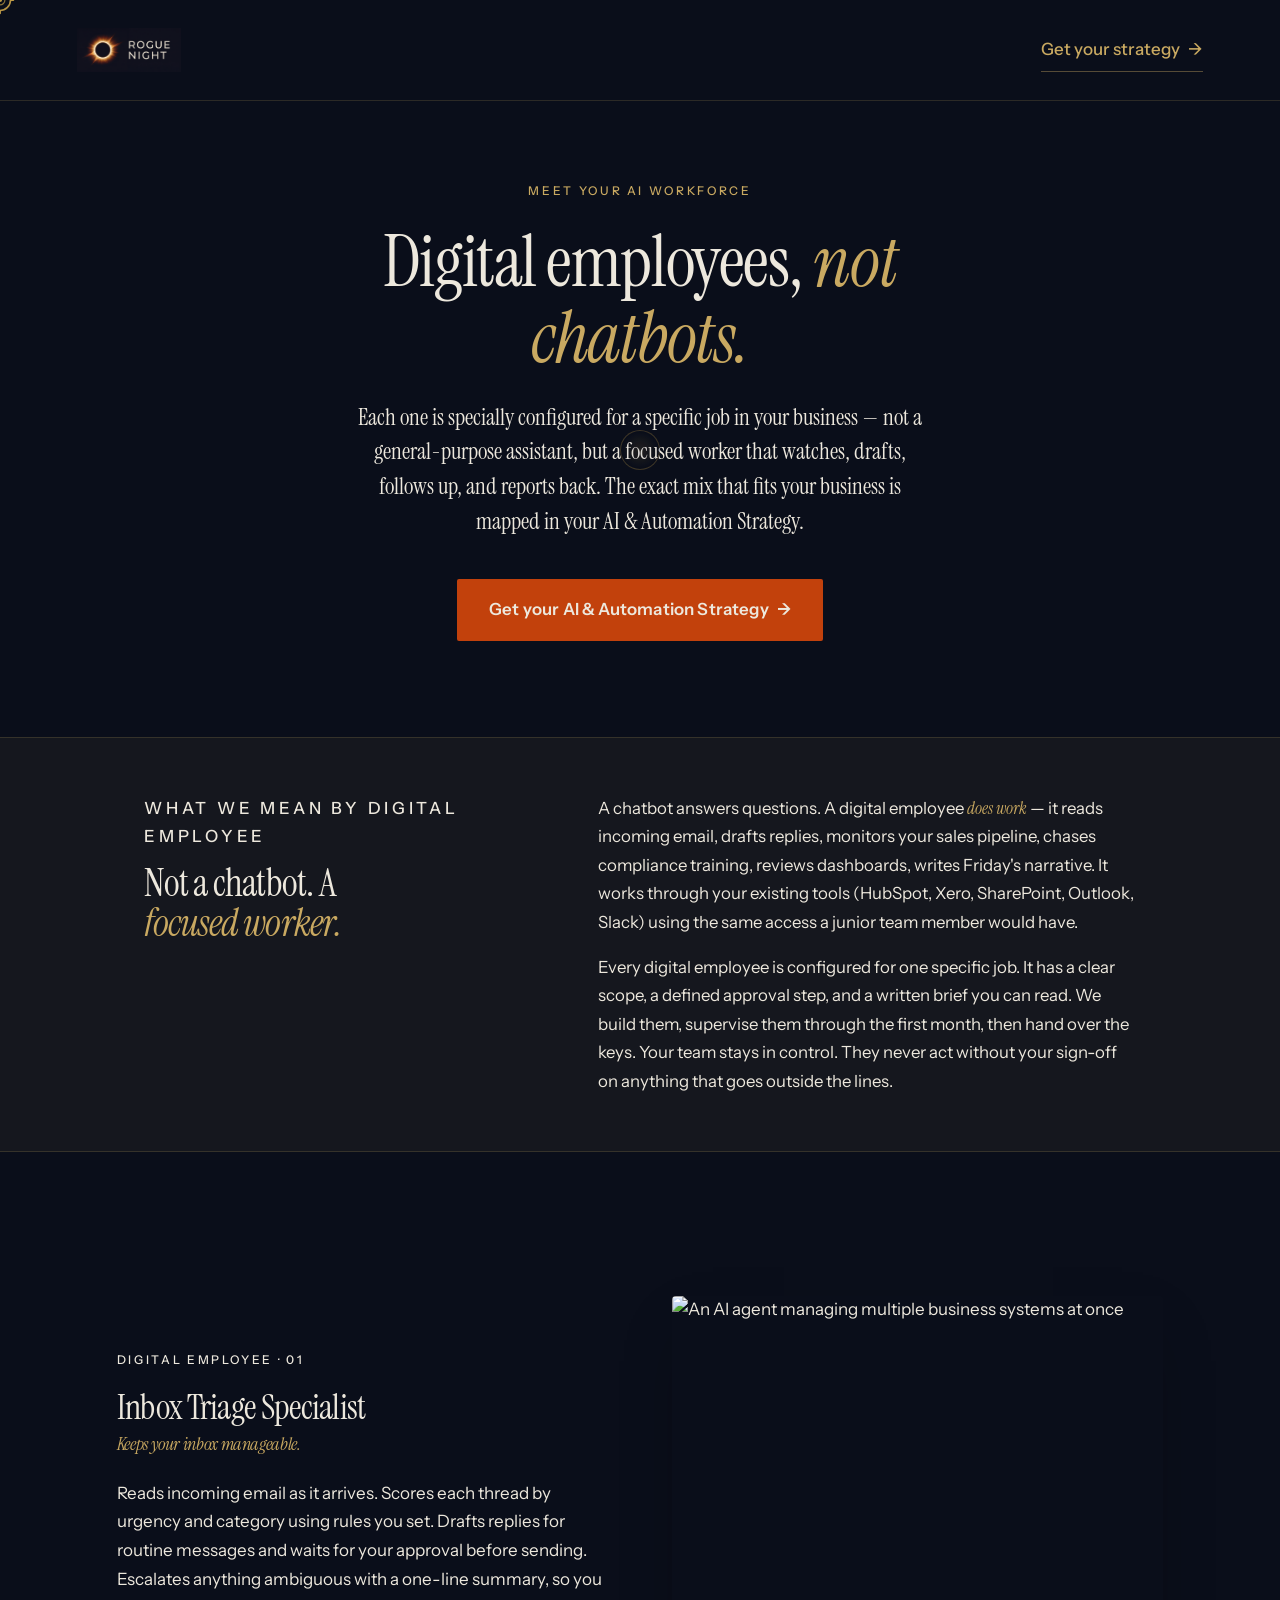
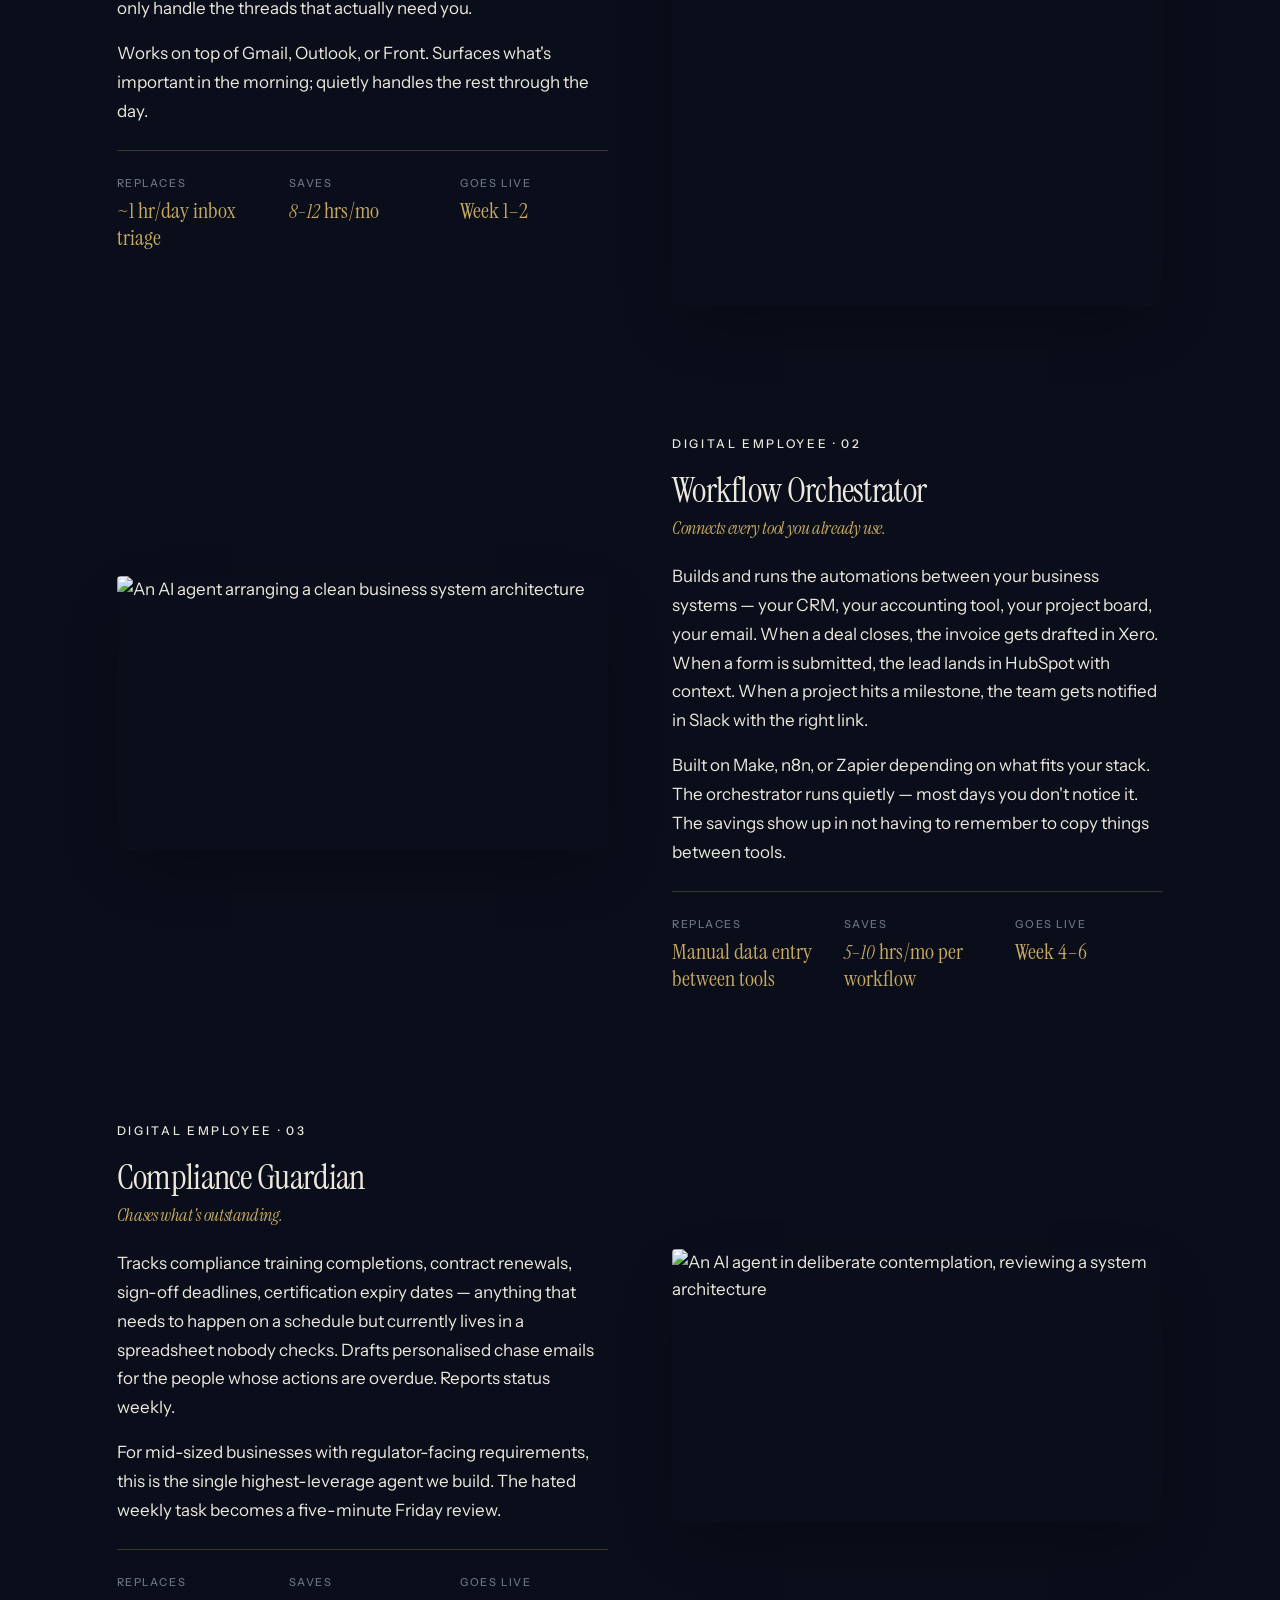
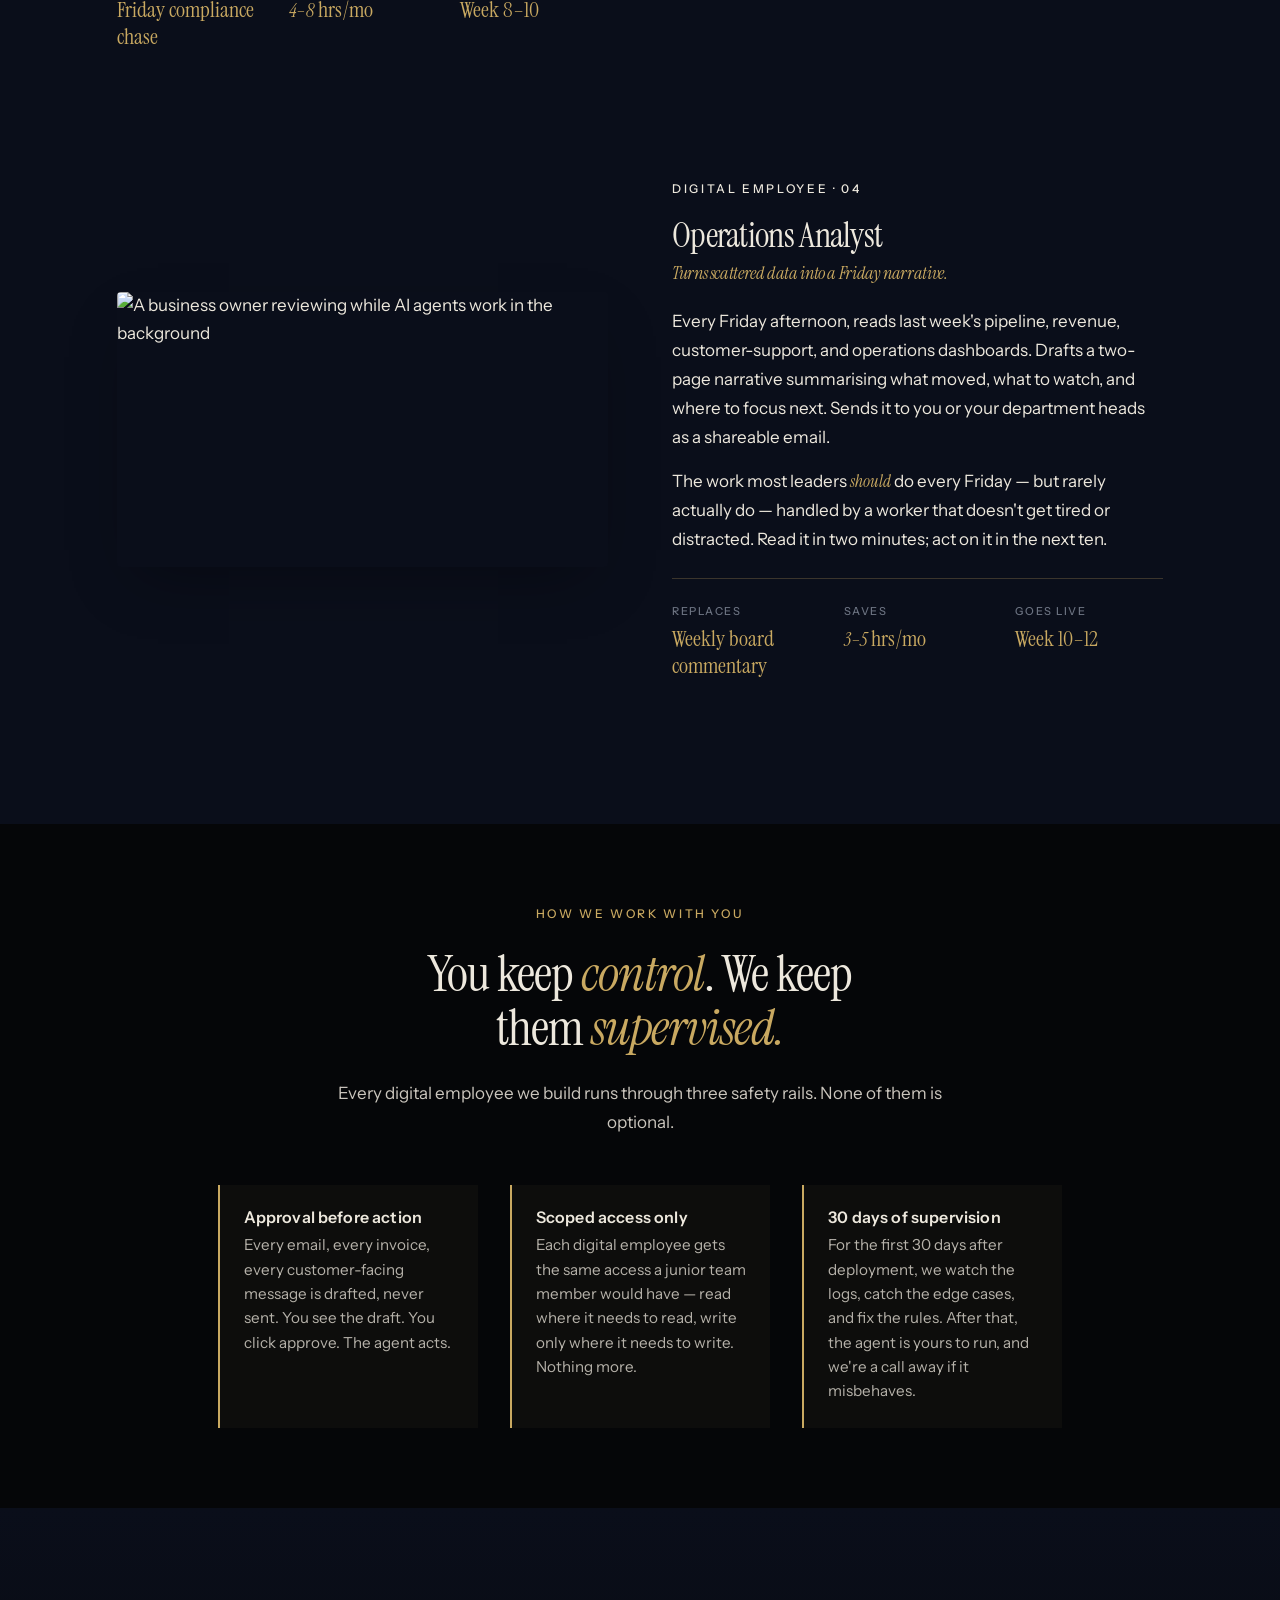
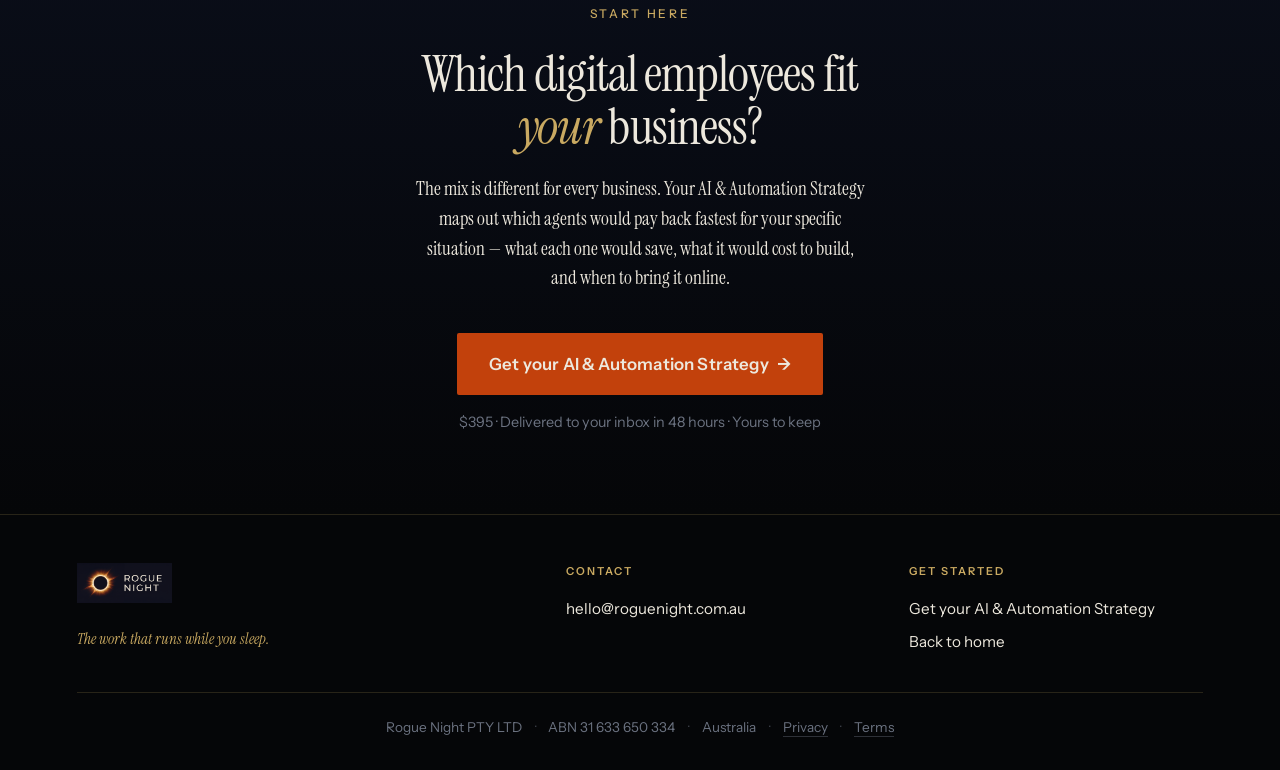
==== public/agents/index.html @ f39e8672 "feat(agents): new /agents/ inner page — Meet your digital employees A standalone editorial page intr" ====
<!DOCTYPE html>
<html lang="en-AU">
<head>
<meta charset="UTF-8">
<meta name="viewport" content="width=device-width, initial-scale=1">

<title>Meet your digital employees — Rogue Night</title>
<meta name="description" content="The AI agents Rogue Night designs and builds for Australian small to medium businesses. Each one specially configured to handle a specific task in your business — not a chatbot, a working employee.">
<meta name="author" content="Rogue Night PTY LTD">
<meta name="theme-color" content="#0A0E1A">
<meta name="robots" content="index,follow,max-image-preview:large">

<link rel="canonical" href="https://roguenight.com.au/agents/">

<link rel="icon" type="image/svg+xml" href="data:image/svg+xml,%3Csvg xmlns='http://www.w3.org/2000/svg' viewBox='0 0 64 64'%3E%3Crect width='64' height='64' fill='%230A0E1A'/%3E%3Ccircle cx='32' cy='32' r='14' fill='%23050608'/%3E%3Ccircle cx='32' cy='32' r='16' fill='none' stroke='%23C9A961' stroke-width='1.5' opacity='0.9'/%3E%3Ccircle cx='32' cy='32' r='20' fill='none' stroke='%23C9A961' stroke-width='0.8' opacity='0.4'/%3E%3C/svg%3E">
<link rel="apple-touch-icon" href="https://roguenight.com.au/apple-touch-icon.png">

<meta property="og:type" content="article">
<meta property="og:site_name" content="Rogue Night">
<meta property="og:title" content="Meet your digital employees — Rogue Night">
<meta property="og:description" content="The AI agents Rogue Night designs and builds for Australian small to medium businesses. Each one specially configured to handle a specific task — not a chatbot, a working employee.">
<meta property="og:url" content="https://roguenight.com.au/agents/">
<meta property="og:image" content="https://roguenight.com.au/og-image.jpg">
<meta property="og:image:width" content="1200">
<meta property="og:image:height" content="630">
<meta property="og:locale" content="en_AU">

<meta name="twitter:card" content="summary_large_image">
<meta name="twitter:title" content="Meet your digital employees — Rogue Night">
<meta name="twitter:description" content="The AI agents Rogue Night designs and builds for Australian small to medium businesses. Each one a working employee, not a chatbot.">
<meta name="twitter:image" content="https://roguenight.com.au/og-image.jpg">

<link href="https://fonts.googleapis.com/css2?family=Instrument+Sans:wght@400;500;600;700&family=Instrument+Serif:ital@0;1&display=swap" rel="stylesheet">
<style>
  :root {
    --ink: #0A0E1A;
    --obsidian: #050608;
    --gold: #C9A961;
    --ember: #C2410C;
    --parchment: #EDE8DD;
    --slate: #6B7280;
    --slate-deep: #4B5563;
  }
  * { margin: 0; padding: 0; box-sizing: border-box; }
  html { scroll-behavior: smooth; }
  body {
    background: var(--ink);
    color: var(--parchment);
    font-family: 'Instrument Sans', -apple-system, BlinkMacSystemFont, sans-serif;
    font-size: 17px; line-height: 1.6;
    -webkit-font-smoothing: antialiased;
    overflow-x: hidden;
  }

  em, .italic { font-family: 'Instrument Serif', Georgia, serif; font-style: italic; color: var(--gold); font-weight: 400; }
  h1, h2, h3, h4 {
    font-family: 'Instrument Serif', Georgia, serif;
    font-weight: 400; letter-spacing: -0.02em;
    line-height: 1.05; color: var(--parchment);
  }
  h1 { font-size: clamp(2.6rem, 6vw, 4.5rem); }
  h2 { font-size: clamp(2rem, 4.5vw, 3.2rem); margin-bottom: 1rem; }
  h3 { font-size: clamp(1.6rem, 3vw, 2.2rem); line-height: 1.15; }
  h4 { font-size: 1.15rem; color: var(--gold); font-style: italic; }

  .eyebrow {
    font-family: 'Instrument Sans', sans-serif;
    font-size: 12px; font-weight: 500;
    letter-spacing: 0.22em; text-transform: uppercase;
    color: var(--gold);
  }

  .container {
    max-width: 1200px; margin: 0 auto; padding: 0 6%;
  }

  /* BRAND BAR */
  .brand-bar {
    background: var(--ink); padding: 1.75rem 6%;
    display: flex; justify-content: space-between; align-items: center;
    position: sticky; top: 0; z-index: 100;
    border-bottom: 1px solid rgba(201, 169, 97, 0.18);
    backdrop-filter: blur(8px);
  }
  .brand-bar a { text-decoration: none; }
  .brand-logo { height: 44px; width: auto; display: block; }

  /* Buttons */
  .cta-primary {
    display: inline-flex; align-items: center; gap: 0.5rem;
    background: var(--ember); color: var(--parchment);
    font-family: 'Instrument Sans', sans-serif;
    font-weight: 600; font-size: 1.05rem;
    letter-spacing: 0.01em;
    padding: 1.1rem 2rem; border: none; text-decoration: none;
    border-radius: 2px;
    transition: all 0.2s ease;
  }
  .cta-primary:hover {
    background: #D14E15;
    transform: translateY(-1px);
    box-shadow: 0 8px 24px rgba(194, 65, 12, 0.3);
  }
  .cta-ghost {
    display: inline-flex; align-items: center; gap: 0.5rem;
    color: var(--gold);
    font-family: 'Instrument Sans', sans-serif;
    font-weight: 500; text-decoration: none;
    padding: 0.5rem 0;
    border-bottom: 1px solid rgba(201, 169, 97, 0.4);
    transition: border-color 0.2s ease;
  }
  .cta-ghost:hover { border-bottom-color: var(--gold); }
  .cta-arrow { transition: transform 0.2s ease; }
  .cta-primary:hover .cta-arrow, .cta-ghost:hover .cta-arrow { transform: translateX(4px); }

  /* HERO */
  .hero {
    padding: 5rem 6% 5rem;
    max-width: 1200px; margin: 0 auto;
    text-align: center;
  }
  .hero .eyebrow { margin-bottom: 1.5rem; display: block; }
  .hero h1 { margin: 0 auto 1.5rem; max-width: 18ch; }
  .hero .lede {
    font-family: 'Instrument Serif', Georgia, serif;
    font-size: 1.45rem; line-height: 1.5;
    color: var(--parchment);
    max-width: 52ch; margin: 0 auto 2.5rem;
  }

  /* INTRO STRIPE */
  .intro-stripe {
    background: rgba(201, 169, 97, 0.06);
    border-top: 1px solid rgba(201, 169, 97, 0.18);
    border-bottom: 1px solid rgba(201, 169, 97, 0.18);
    padding: 3.5rem 6%;
    margin: 1rem 0 5rem;
  }
  .intro-stripe .container {
    display: grid;
    grid-template-columns: 0.85fr 1.15fr;
    gap: 3.5rem;
    align-items: start;
  }
  .intro-stripe h2 {
    font-size: clamp(1.7rem, 3vw, 2.4rem);
    max-width: 14ch;
  }
  .intro-stripe p {
    font-size: 1.05rem; line-height: 1.7;
    color: var(--parchment);
  }
  .intro-stripe p + p { margin-top: 1rem; }

  /* AGENT FEATURE BLOCKS */
  .agent {
    padding: 4rem 0;
  }
  .agent .container {
    display: grid;
    grid-template-columns: 1fr 1fr;
    gap: 4rem;
    align-items: center;
  }
  .agent.image-left .container { direction: rtl; }
  .agent.image-left .agent-text { direction: ltr; }
  .agent.image-left .agent-image { direction: ltr; }
  .agent-image img {
    width: 100%; height: auto; display: block;
    border-radius: 4px;
    box-shadow: 0 24px 60px -20px rgba(0, 0, 0, 0.35);
  }
  .agent-text .eyebrow { display: block; margin-bottom: 1rem; }
  .agent-text h3 { margin-bottom: 0.5rem; }
  .agent-text h4 { margin-bottom: 1.5rem; color: var(--gold); font-style: italic; }
  .agent-text p {
    color: var(--parchment);
    line-height: 1.7; margin-bottom: 1rem;
  }
  .agent-stats {
    margin-top: 1.5rem;
    padding-top: 1.5rem;
    border-top: 1px solid rgba(201, 169, 97, 0.25);
    display: grid;
    grid-template-columns: 1fr 1fr 1fr;
    gap: 1.5rem;
  }
  .agent-stat .stat-label {
    font-family: 'Instrument Sans', sans-serif;
    font-size: 11px; font-weight: 500;
    letter-spacing: 0.14em; text-transform: uppercase;
    color: var(--slate); margin-bottom: 0.35rem;
  }
  .agent-stat .stat-value {
    font-family: 'Instrument Serif', Georgia, serif;
    font-size: 1.4rem; color: var(--gold);
    line-height: 1.2;
  }
  .agent-stat .stat-value em { font-size: 1.2rem; }

  /* SAFETY STRIPE */
  .safety {
    background: var(--obsidian);
    padding: 5rem 6%;
    margin: 5rem 0 0;
  }
  .safety .container {
    max-width: 980px; margin: 0 auto;
    text-align: center;
  }
  .safety .eyebrow { margin-bottom: 1.5rem; display: block; }
  .safety h2 { margin: 0 auto 1.5rem; max-width: 22ch; }
  .safety .safety-grid {
    display: grid;
    grid-template-columns: repeat(3, 1fr);
    gap: 2rem;
    margin-top: 3rem;
    text-align: left;
  }
  .safety-card {
    padding: 1.5rem;
    border-left: 2px solid var(--gold);
    background: rgba(201, 169, 97, 0.04);
  }
  .safety-card h4 {
    font-family: 'Instrument Sans', sans-serif;
    font-style: normal; color: var(--parchment);
    font-size: 1rem; font-weight: 600;
    letter-spacing: 0.01em; margin-bottom: 0.5rem;
  }
  .safety-card p {
    font-size: 0.95rem; line-height: 1.6;
    color: var(--slate-deep); color: rgba(237, 232, 221, 0.75);
  }

  /* FINAL CTA */
  .final-cta {
    padding: 6rem 6% 5rem;
    text-align: center;
    background: linear-gradient(180deg, var(--ink), var(--obsidian));
  }
  .final-cta .eyebrow { display: block; margin-bottom: 1.5rem; }
  .final-cta h2 { margin: 0 auto 1.25rem; max-width: 22ch; }
  .final-cta .subhead {
    font-family: 'Instrument Serif', Georgia, serif;
    font-size: 1.2rem; line-height: 1.55;
    max-width: 50ch; margin: 0 auto 2.5rem;
  }
  .final-cta .cta-support {
    margin-top: 1rem;
    font-size: 0.9rem; color: var(--slate);
  }

  /* FOOTER */
  footer {
    background: var(--obsidian);
    color: var(--slate);
    padding: 3rem 6% 2rem;
    border-top: 1px solid rgba(201, 169, 97, 0.18);
  }
  .footer-grid {
    max-width: 1200px; margin: 0 auto;
    display: grid; grid-template-columns: 1.5fr 1fr 1fr; gap: 3rem;
    padding-bottom: 2rem;
    border-bottom: 1px solid rgba(201, 169, 97, 0.18);
  }
  .footer-brand-block .footer-logo { height: 40px; width: auto; margin-bottom: 1rem; }
  .footer-tagline { font-size: 0.95rem; }
  .footer-col-title {
    font-family: 'Instrument Sans', sans-serif;
    font-size: 11px; font-weight: 600;
    letter-spacing: 0.18em; text-transform: uppercase;
    color: var(--gold); margin-bottom: 0.75rem;
  }
  .footer-col a {
    display: block; color: var(--parchment);
    text-decoration: none; font-size: 0.95rem;
    padding: 0.25rem 0;
    border-bottom: 1px solid transparent;
    transition: color 0.2s ease, border-color 0.2s ease;
  }
  .footer-col a:hover { color: var(--gold); border-bottom-color: var(--gold); }
  .footer-meta {
    max-width: 1200px; margin: 1.5rem auto 0;
    font-size: 0.85rem; text-align: center;
  }
  .footer-meta a {
    color: var(--slate); text-decoration: none;
    border-bottom: 1px solid rgba(107, 114, 128, 0.4);
    padding-bottom: 1px;
  }
  .footer-meta a:hover { color: var(--gold); border-bottom-color: var(--gold); }
  .footer-meta-sep { margin: 0 0.8rem; opacity: 0.5; }

  /* RESPONSIVE */
  @media (max-width: 900px) {
    .intro-stripe .container,
    .agent .container {
      grid-template-columns: 1fr;
      gap: 2.5rem;
    }
    .agent.image-left .container { direction: ltr; }
    .agent-image { max-width: 480px; margin: 0 auto; }
    .agent-stats { grid-template-columns: 1fr; gap: 1rem; }
    .safety .safety-grid { grid-template-columns: 1fr; }
  }
  @media (max-width: 720px) {
    .footer-grid { grid-template-columns: 1fr; gap: 2rem; }
    .brand-bar .brand-logo { height: 36px; }
  }

  /* AI SENTINEL CURSOR (matches landing) */
  @media (hover: hover) {
    html, body, a, button { cursor: none; }
  }
  .cursor-trail, .cursor-inner {
    position: fixed; top: 0; left: 0;
    pointer-events: none; z-index: 9999;
    will-change: transform; mix-blend-mode: difference;
  }
  .cursor-trail {
    width: 40px; height: 40px;
    border: 1px solid rgba(201, 169, 97, 0.4);
    border-radius: 50%;
    background: radial-gradient(circle at center, rgba(201, 169, 97, 0.18), transparent 70%);
    transform: translate(-50%, -50%);
    transition: width 0.25s ease-out, height 0.25s ease-out, opacity 0.25s ease-out, border-color 0.25s ease-out;
    opacity: 0.7;
  }
  .cursor-inner {
    width: 28px; height: 28px; background: transparent;
    transform: translate(-50%, -50%);
    transition: transform 0.2s ease;
  }
  .cursor-inner svg { width: 100%; height: 100%; overflow: visible; }
  .cursor-inner .ring-outer { fill: none; stroke: #C9A961; stroke-width: 1.4; opacity: 0.95; }
  .cursor-inner .tick { stroke: #C9A961; stroke-width: 1.6; stroke-linecap: round; }
  .cursor-inner .iris-ring { fill: none; stroke: rgba(201, 169, 97, 0.7); stroke-width: 1; }
  .cursor-inner .iris-core {
    fill: #C9A961;
    transform-origin: center; transform-box: fill-box;
    animation: iris-pulse 2.2s ease-in-out infinite;
  }
  .cursor-inner .scan {
    stroke: rgba(201, 169, 97, 0.55); stroke-width: 0.9; stroke-linecap: round;
    transform-origin: 12px 12px;
    animation: scan-sweep 3s linear infinite;
  }
  @keyframes iris-pulse {
    0%, 100% { transform: scale(1); opacity: 1; }
    50% { transform: scale(0.55); opacity: 0.75; }
  }
  @keyframes scan-sweep {
    from { transform: rotate(0deg); }
    to { transform: rotate(360deg); }
  }
  body.hover-cta .cursor-trail { width: 72px; height: 72px; opacity: 1; border-color: rgba(201, 169, 97, 0.7); }
  body.hover-cta .cursor-inner { transform: translate(-50%, -50%) scale(1.45); }
  body.hover-cta .cursor-inner .scan { animation-duration: 0.9s; }
  body.hover-cta .cursor-inner .iris-core { animation-duration: 0.6s; }
  body.hover-image .cursor-trail { width: 56px; height: 56px; border-color: rgba(201, 169, 97, 0.5); }
  body.hover-image .cursor-inner .scan { animation-duration: 0.6s; }
  @media (prefers-reduced-motion: reduce), (hover: none) {
    html, body, a, button { cursor: auto !important; }
    .cursor-inner, .cursor-trail { display: none !important; }
  }
</style>
</head>
<body>

<!-- BRAND BAR -->
<div class="brand-bar">
  <a href="/" aria-label="Rogue Night home">
    <img class="brand-logo" src="[data-uri]" alt="Rogue Night">
  </a>
  <a href="https://tally.so/r/xX4YaG" target="_blank" rel="noopener noreferrer" class="cta-ghost">
    Get your strategy <span class="cta-arrow">→</span>
  </a>
</div>

<!-- HERO -->
<section class="hero">
  <p class="eyebrow">Meet your AI workforce</p>
  <h1>Digital employees, <em>not chatbots.</em></h1>
  <p class="lede">Each one is specially configured for a specific job in your business — not a general-purpose assistant, but a focused worker that watches, drafts, follows up, and reports back. The exact mix that fits your business is mapped in your AI &amp; Automation Strategy.</p>
  <a href="https://tally.so/r/xX4YaG" target="_blank" rel="noopener noreferrer" class="cta-primary">
    Get your AI &amp; Automation Strategy <span class="cta-arrow">→</span>
  </a>
</section>

<!-- INTRO STRIPE -->
<section class="intro-stripe">
  <div class="container">
    <div>
      <p class="eyebrow" style="margin-bottom: 0.75rem; display: block;">What we mean by digital employee</p>
      <h2>Not a chatbot. A <em>focused worker.</em></h2>
    </div>
    <div>
      <p>A chatbot answers questions. A digital employee <em>does work</em> — it reads incoming email, drafts replies, monitors your sales pipeline, chases compliance training, reviews dashboards, writes Friday's narrative. It works through your existing tools (HubSpot, Xero, SharePoint, Outlook, Slack) using the same access a junior team member would have.</p>
      <p>Every digital employee is configured for one specific job. It has a clear scope, a defined approval step, and a written brief you can read. We build them, supervise them through the first month, then hand over the keys. Your team stays in control. They never act without your sign-off on anything that goes outside the lines.</p>
    </div>
  </div>
</section>

<!-- AGENT 01 — Inbox Triage Specialist -->
<section class="agent">
  <div class="container">
    <div class="agent-text">
      <p class="eyebrow">Digital employee · 01</p>
      <h3>Inbox Triage Specialist</h3>
      <h4>Keeps your inbox manageable.</h4>
      <p>Reads incoming email as it arrives. Scores each thread by urgency and category using rules you set. Drafts replies for routine messages and waits for your approval before sending. Escalates anything ambiguous with a one-line summary, so you only handle the threads that actually need you.</p>
      <p>Works on top of Gmail, Outlook, or Front. Surfaces what's important in the morning; quietly handles the rest through the day.</p>
      <div class="agent-stats">
        <div class="agent-stat">
          <div class="stat-label">Replaces</div>
          <div class="stat-value">~1 hr/day inbox triage</div>
        </div>
        <div class="agent-stat">
          <div class="stat-label">Saves</div>
          <div class="stat-value"><em>8–12</em> hrs/mo</div>
        </div>
        <div class="agent-stat">
          <div class="stat-label">Goes live</div>
          <div class="stat-value">Week 1–2</div>
        </div>
      </div>
    </div>
    <div class="agent-image">
      <img src="/images/hero-agent.jpg" alt="An AI agent managing multiple business systems at once" loading="lazy" width="960" height="1191">
    </div>
  </div>
</section>

<!-- AGENT 02 — System Architect -->
<section class="agent image-left">
  <div class="container">
    <div class="agent-text">
      <p class="eyebrow">Digital employee · 02</p>
      <h3>Workflow Orchestrator</h3>
      <h4>Connects every tool you already use.</h4>
      <p>Builds and runs the automations between your business systems — your CRM, your accounting tool, your project board, your email. When a deal closes, the invoice gets drafted in Xero. When a form is submitted, the lead lands in HubSpot with context. When a project hits a milestone, the team gets notified in Slack with the right link.</p>
      <p>Built on Make, n8n, or Zapier depending on what fits your stack. The orchestrator runs quietly — most days you don't notice it. The savings show up in not having to remember to copy things between tools.</p>
      <div class="agent-stats">
        <div class="agent-stat">
          <div class="stat-label">Replaces</div>
          <div class="stat-value">Manual data entry between tools</div>
        </div>
        <div class="agent-stat">
          <div class="stat-label">Saves</div>
          <div class="stat-value"><em>5–10</em> hrs/mo per workflow</div>
        </div>
        <div class="agent-stat">
          <div class="stat-label">Goes live</div>
          <div class="stat-value">Week 4–6</div>
        </div>
      </div>
    </div>
    <div class="agent-image">
      <img src="/images/system-build.jpg" alt="An AI agent arranging a clean business system architecture" loading="lazy" width="1600" height="893">
    </div>
  </div>
</section>

<!-- AGENT 03 — Compliance Guardian -->
<section class="agent">
  <div class="container">
    <div class="agent-text">
      <p class="eyebrow">Digital employee · 03</p>
      <h3>Compliance Guardian</h3>
      <h4>Chases what's outstanding.</h4>
      <p>Tracks compliance training completions, contract renewals, sign-off deadlines, certification expiry dates — anything that needs to happen on a schedule but currently lives in a spreadsheet nobody checks. Drafts personalised chase emails for the people whose actions are overdue. Reports status weekly.</p>
      <p>For mid-sized businesses with regulator-facing requirements, this is the single highest-leverage agent we build. The hated weekly task becomes a five-minute Friday review.</p>
      <div class="agent-stats">
        <div class="agent-stat">
          <div class="stat-label">Replaces</div>
          <div class="stat-value">Friday compliance chase</div>
        </div>
        <div class="agent-stat">
          <div class="stat-label">Saves</div>
          <div class="stat-value"><em>4–8</em> hrs/mo</div>
        </div>
        <div class="agent-stat">
          <div class="stat-label">Goes live</div>
          <div class="stat-value">Week 8–10</div>
        </div>
      </div>
    </div>
    <div class="agent-image">
      <img src="/images/cta-thinking.jpg" alt="An AI agent in deliberate contemplation, reviewing a system architecture" loading="lazy" width="1600" height="893">
    </div>
  </div>
</section>

<!-- AGENT 04 — Operations Analyst -->
<section class="agent image-left">
  <div class="container">
    <div class="agent-text">
      <p class="eyebrow">Digital employee · 04</p>
      <h3>Operations Analyst</h3>
      <h4>Turns scattered data into a Friday narrative.</h4>
      <p>Every Friday afternoon, reads last week's pipeline, revenue, customer-support, and operations dashboards. Drafts a two-page narrative summarising what moved, what to watch, and where to focus next. Sends it to you or your department heads as a shareable email.</p>
      <p>The work most leaders <em>should</em> do every Friday — but rarely actually do — handled by a worker that doesn't get tired or distracted. Read it in two minutes; act on it in the next ten.</p>
      <div class="agent-stats">
        <div class="agent-stat">
          <div class="stat-label">Replaces</div>
          <div class="stat-value">Weekly board commentary</div>
        </div>
        <div class="agent-stat">
          <div class="stat-label">Saves</div>
          <div class="stat-value"><em>3–5</em> hrs/mo</div>
        </div>
        <div class="agent-stat">
          <div class="stat-label">Goes live</div>
          <div class="stat-value">Week 10–12</div>
        </div>
      </div>
    </div>
    <div class="agent-image">
      <img src="/images/outcomes-relaxed.jpg" alt="A business owner reviewing while AI agents work in the background" loading="lazy" width="1600" height="893">
    </div>
  </div>
</section>

<!-- SAFETY STRIPE -->
<section class="safety">
  <div class="container">
    <p class="eyebrow">How we work with you</p>
    <h2>You keep <em>control</em>. We keep them <em>supervised.</em></h2>
    <p style="max-width: 56ch; margin: 1rem auto 0; line-height: 1.7; color: rgba(237, 232, 221, 0.85);">Every digital employee we build runs through three safety rails. None of them is optional.</p>
    <div class="safety-grid">
      <div class="safety-card">
        <h4>Approval before action</h4>
        <p>Every email, every invoice, every customer-facing message is drafted, never sent. You see the draft. You click approve. The agent acts.</p>
      </div>
      <div class="safety-card">
        <h4>Scoped access only</h4>
        <p>Each digital employee gets the same access a junior team member would have — read where it needs to read, write only where it needs to write. Nothing more.</p>
      </div>
      <div class="safety-card">
        <h4>30 days of supervision</h4>
        <p>For the first 30 days after deployment, we watch the logs, catch the edge cases, and fix the rules. After that, the agent is yours to run, and we're a call away if it misbehaves.</p>
      </div>
    </div>
  </div>
</section>

<!-- FINAL CTA -->
<section class="final-cta">
  <p class="eyebrow">Start here</p>
  <h2>Which digital employees fit <em>your</em> business?</h2>
  <p class="subhead">The mix is different for every business. Your AI &amp; Automation Strategy maps out which agents would pay back fastest for your specific situation — what each one would save, what it would cost to build, and when to bring it online.</p>
  <a href="https://tally.so/r/xX4YaG" target="_blank" rel="noopener noreferrer" class="cta-primary">
    Get your AI &amp; Automation Strategy <span class="cta-arrow">→</span>
  </a>
  <p class="cta-support">$395 · Delivered to your inbox in 48 hours · Yours to keep</p>
</section>

<!-- FOOTER -->
<footer>
  <div class="footer-grid">
    <div class="footer-brand-block">
      <a href="/" aria-label="Rogue Night home">
        <img class="footer-logo" src="[data-uri]" alt="">
      </a>
      <p class="footer-tagline"><em style="font-style: italic; color: var(--gold);">The work that runs while you sleep.</em></p>
    </div>
    <div class="footer-col">
      <div class="footer-col-title">Contact</div>
      <a href="mailto:hello@roguenight.com.au">hello@roguenight.com.au</a>
    </div>
    <div class="footer-col">
      <div class="footer-col-title">Get started</div>
      <a href="https://tally.so/r/xX4YaG" target="_blank" rel="noopener noreferrer">Get your AI &amp; Automation Strategy</a>
      <a href="/">Back to home</a>
    </div>
  </div>
  <div class="footer-meta">
    Rogue Night PTY LTD<span class="footer-meta-sep">·</span>ABN 31 633 650 334<span class="footer-meta-sep">·</span>Australia<span class="footer-meta-sep">·</span><a href="/privacy/">Privacy</a><span class="footer-meta-sep">·</span><a href="/terms/">Terms</a>
  </div>
</footer>

<!-- AI Sentinel cursor -->
<div class="cursor-trail" aria-hidden="true"></div>
<div class="cursor-inner" aria-hidden="true">
  <svg viewBox="0 0 24 24" xmlns="http://www.w3.org/2000/svg">
    <circle class="ring-outer" cx="12" cy="12" r="9"></circle>
    <line class="tick" x1="12" y1="0.6" x2="12" y2="2.6"></line>
    <line class="tick" x1="12" y1="21.4" x2="12" y2="23.4"></line>
    <line class="tick" x1="0.6" y1="12" x2="2.6" y2="12"></line>
    <line class="tick" x1="21.4" y1="12" x2="23.4" y2="12"></line>
    <circle class="iris-ring" cx="12" cy="12" r="4.2"></circle>
    <circle class="iris-core" cx="12" cy="12" r="1.8"></circle>
    <line class="scan" x1="12" y1="3.5" x2="12" y2="9.6"></line>
  </svg>
</div>
<script>
(function() {
  var trail = document.querySelector('.cursor-trail');
  var inner = document.querySelector('.cursor-inner');
  if (!trail || !inner) return;
  if (matchMedia('(prefers-reduced-motion: reduce)').matches || !matchMedia('(hover: hover)').matches) {
    trail.style.display = 'none'; inner.style.display = 'none'; return;
  }
  var mx = window.innerWidth / 2, my = window.innerHeight / 2, tx = mx, ty = my;
  window.addEventListener('mousemove', function(e) {
    mx = e.clientX; my = e.clientY;
    inner.style.left = mx + 'px';
    inner.style.top = my + 'px';
  });
  function loop() {
    tx += (mx - tx) * 0.18; ty += (my - ty) * 0.18;
    trail.style.left = tx + 'px'; trail.style.top = ty + 'px';
    requestAnimationFrame(loop);
  }
  loop();
  var body = document.body;
  document.querySelectorAll('a, button, .cta-primary, .cta-ghost').forEach(function(el) {
    el.addEventListener('mouseenter', function() { body.classList.add('hover-cta'); });
    el.addEventListener('mouseleave', function() { body.classList.remove('hover-cta'); });
  });
  document.querySelectorAll('.agent-image, img').forEach(function(el) {
    el.addEventListener('mouseenter', function() { body.classList.add('hover-image'); });
    el.addEventListener('mouseleave', function() { body.classList.remove('hover-image'); });
  });
})();
</script>

</body>
</html>
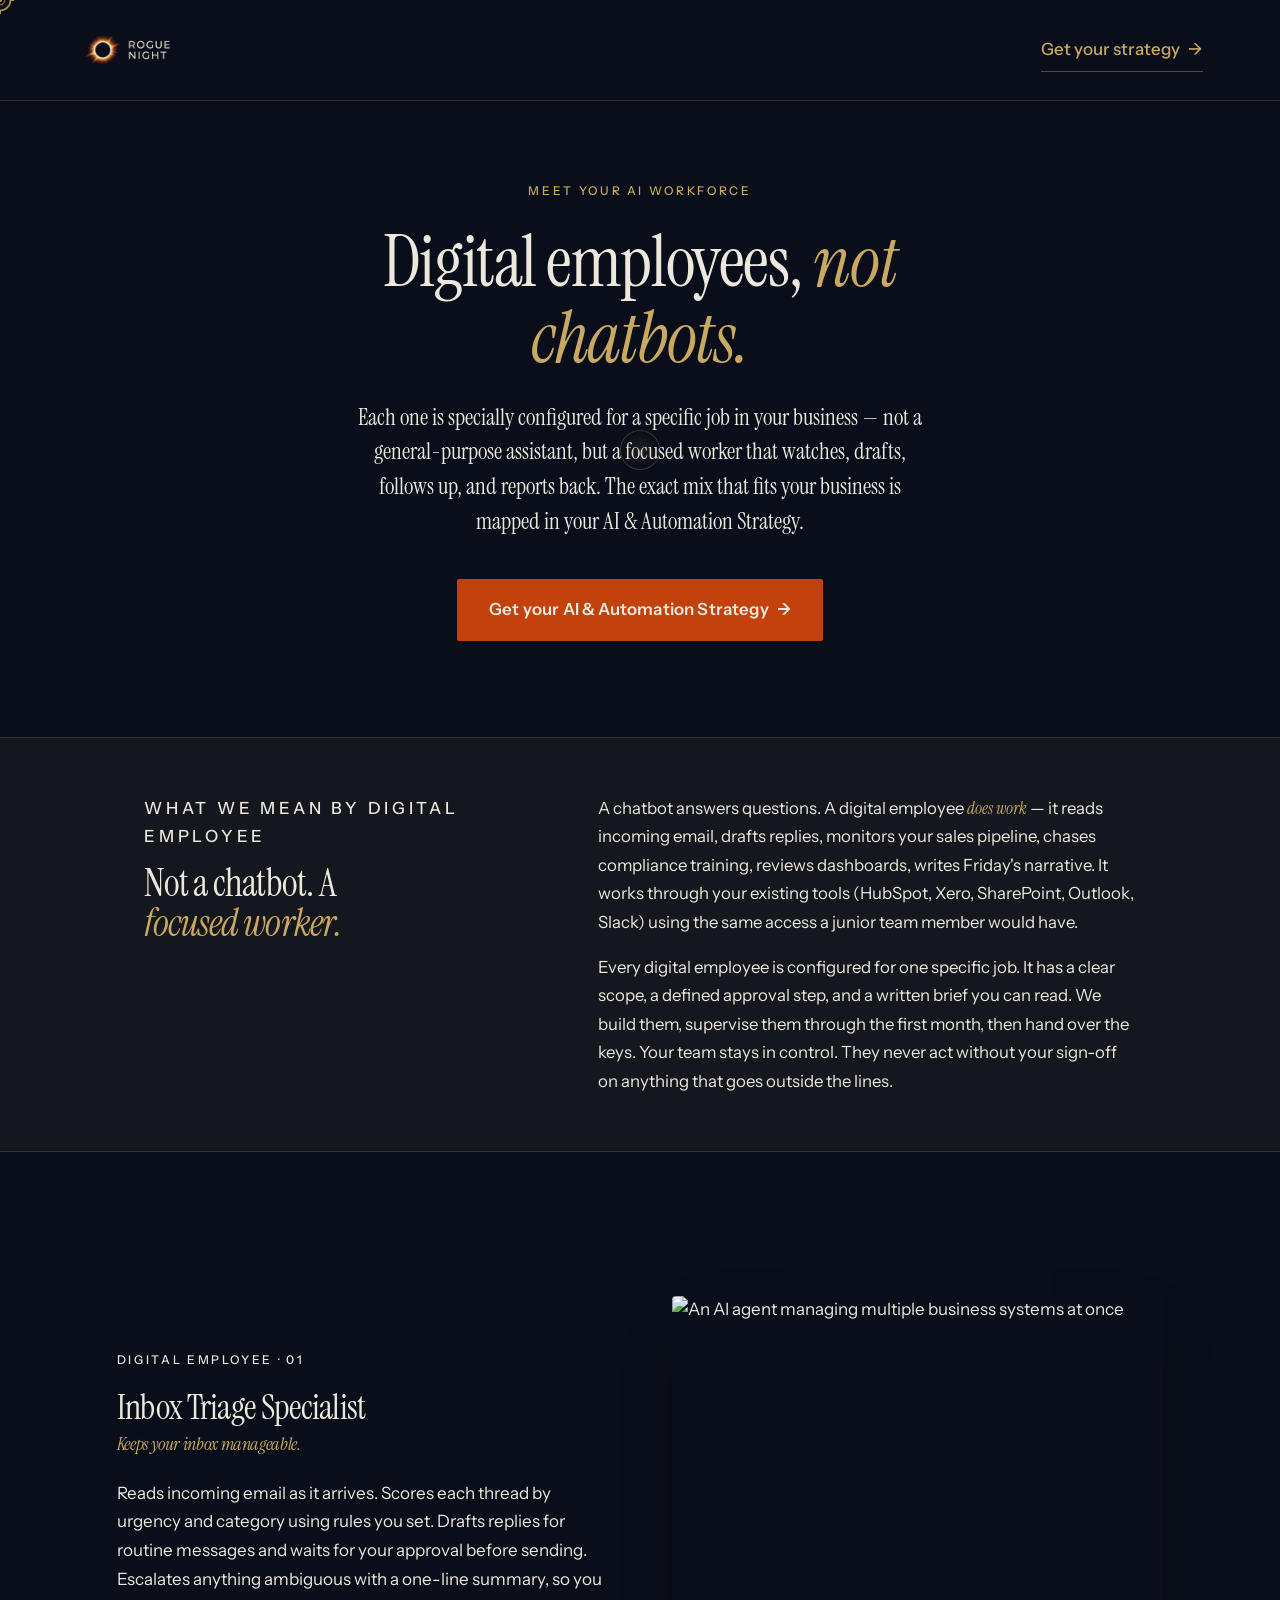
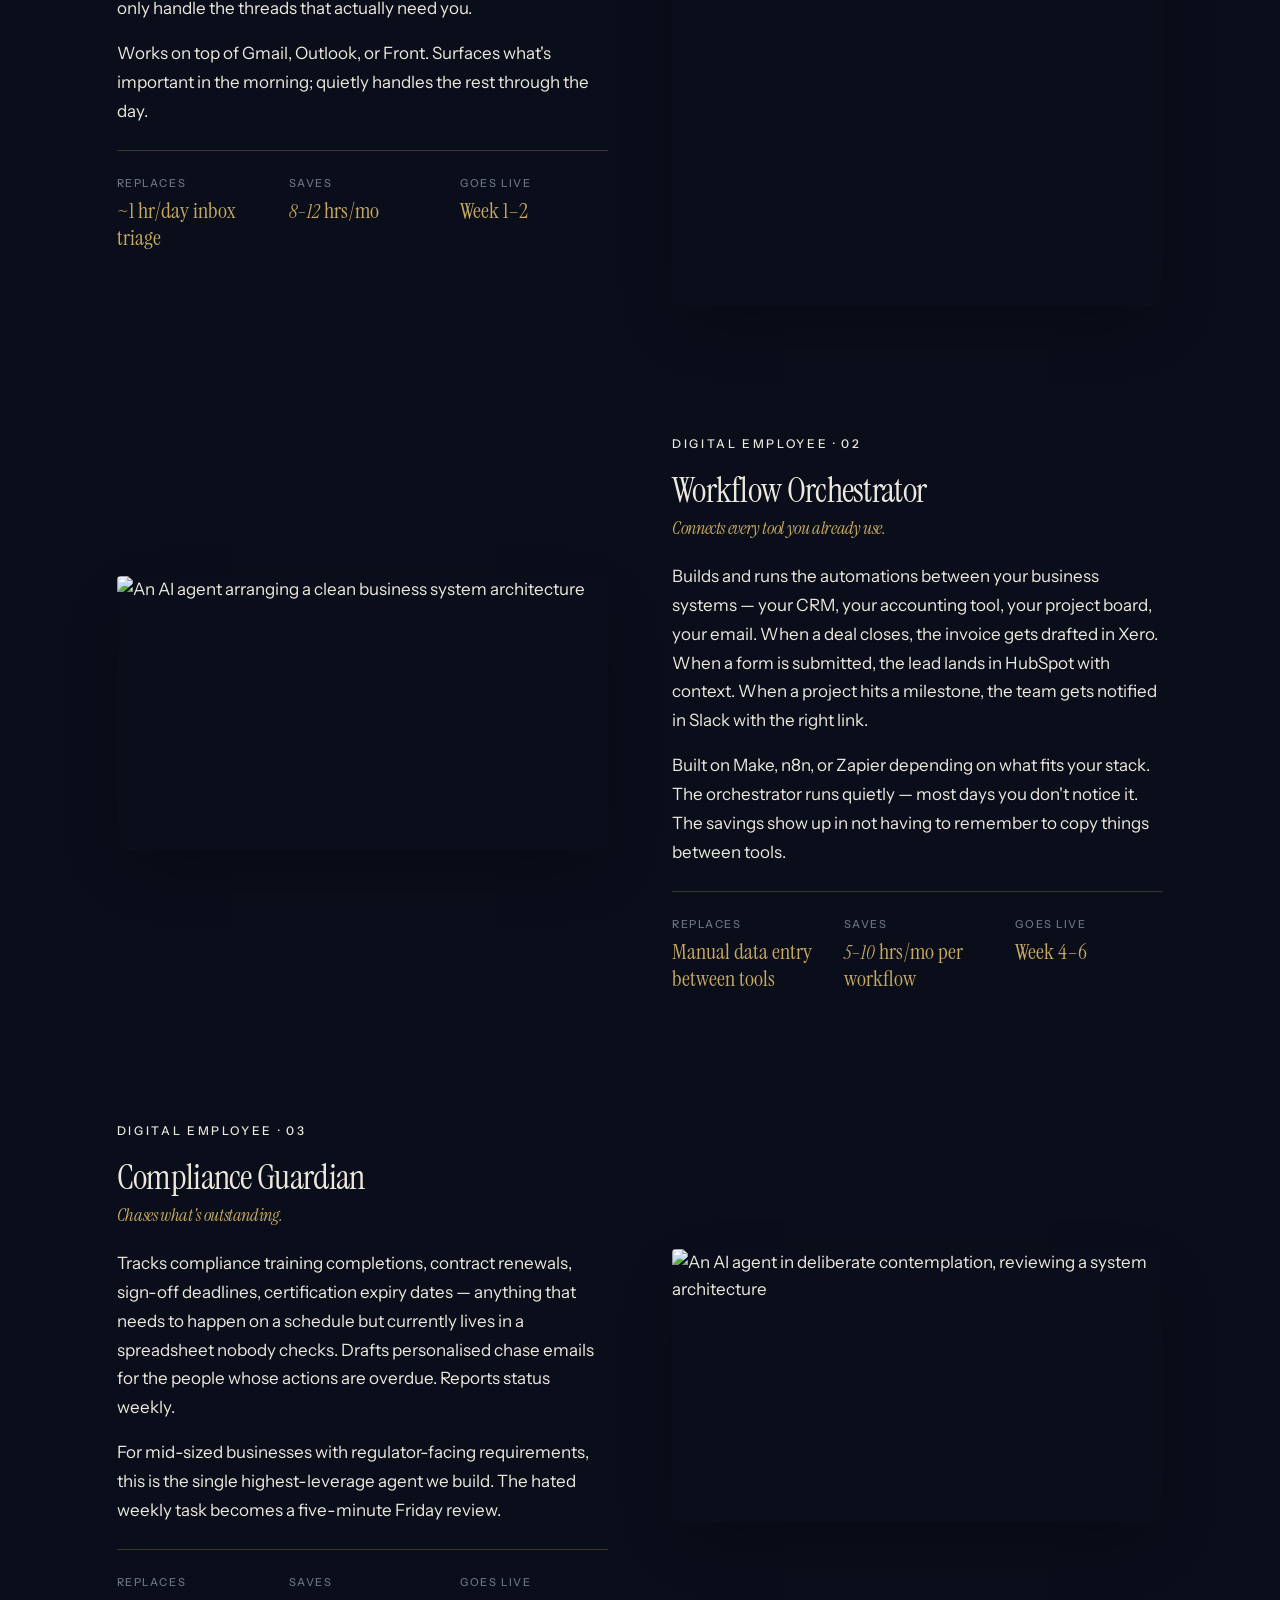
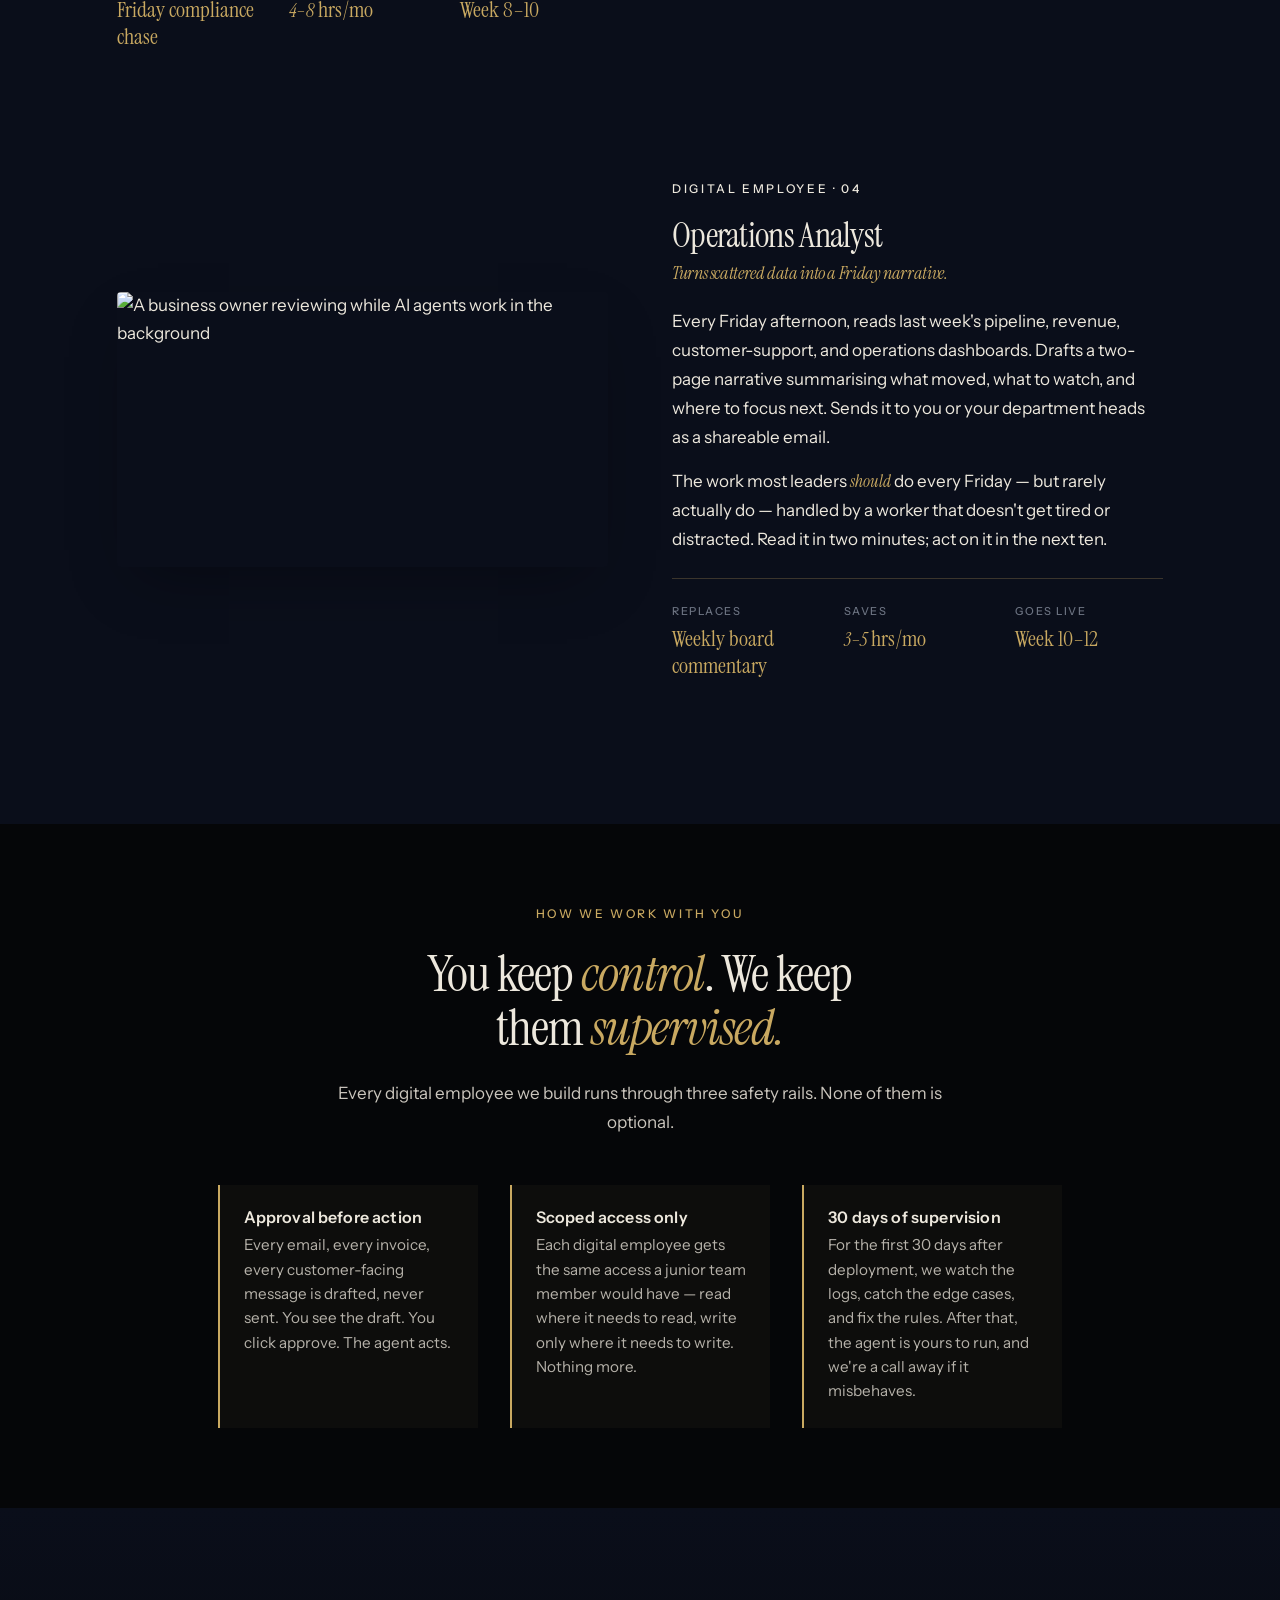
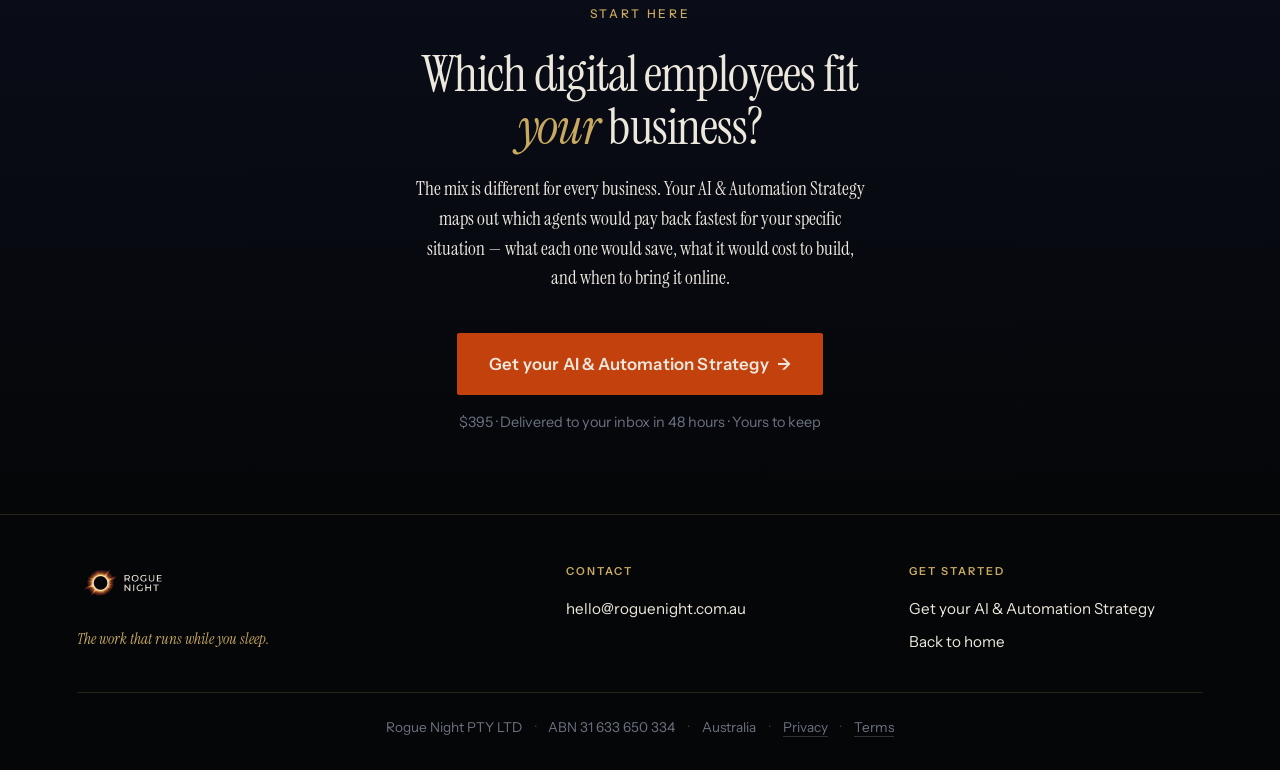
==== commit 17ecdefd: "fix(brand): mask dark background on horizontal logos so they blend into page Ink The brand-bar and f" ====
--- a/public/agents/index.html
+++ b/public/agents/index.html
@@ -308,6 +308,22 @@
   @media (max-width: 720px) {
     .footer-grid { grid-template-columns: 1fr; gap: 2rem; }
     .brand-bar .brand-logo { height: 36px; }
+    .hero { padding: 3.5rem 6% 4rem; }
+    .hero .cta-primary, .final-cta .cta-primary {
+      display: flex;
+      justify-content: center;
+      width: 100%;
+    }
+    .intro-stripe { padding: 2.5rem 6%; margin: 1rem 0 3.5rem; }
+    .agent { padding: 2.5rem 0; }
+    .safety { padding: 3.5rem 6%; margin: 3rem 0 0; }
+    .final-cta { padding: 4.5rem 6% 4rem; }
+    .agent-stat .stat-value { font-size: 1.2rem; }
+  }
+  @media (max-width: 520px) {
+    .brand-bar .cta-ghost { font-size: 0.85rem; padding: 0.4rem 0; }
+    .hero .lede { font-size: 1.2rem; }
+    .agent-text h3 { font-size: 1.7rem; }
   }
 
   /* AI SENTINEL CURSOR (matches landing) */
@@ -372,7 +388,7 @@
 <!-- BRAND BAR -->
 <div class="brand-bar">
   <a href="/" aria-label="Rogue Night home">
-    <img class="brand-logo" src="[data-uri]" alt="Rogue Night">
+    <img class="brand-logo" src="[data-uri]" alt="Rogue Night">
   </a>
   <a href="https://tally.so/r/xX4YaG" target="_blank" rel="noopener noreferrer" class="cta-ghost">
     Get your strategy <span class="cta-arrow">→</span>
@@ -562,7 +578,7 @@
   <div class="footer-grid">
     <div class="footer-brand-block">
       <a href="/" aria-label="Rogue Night home">
-        <img class="footer-logo" src="[data-uri]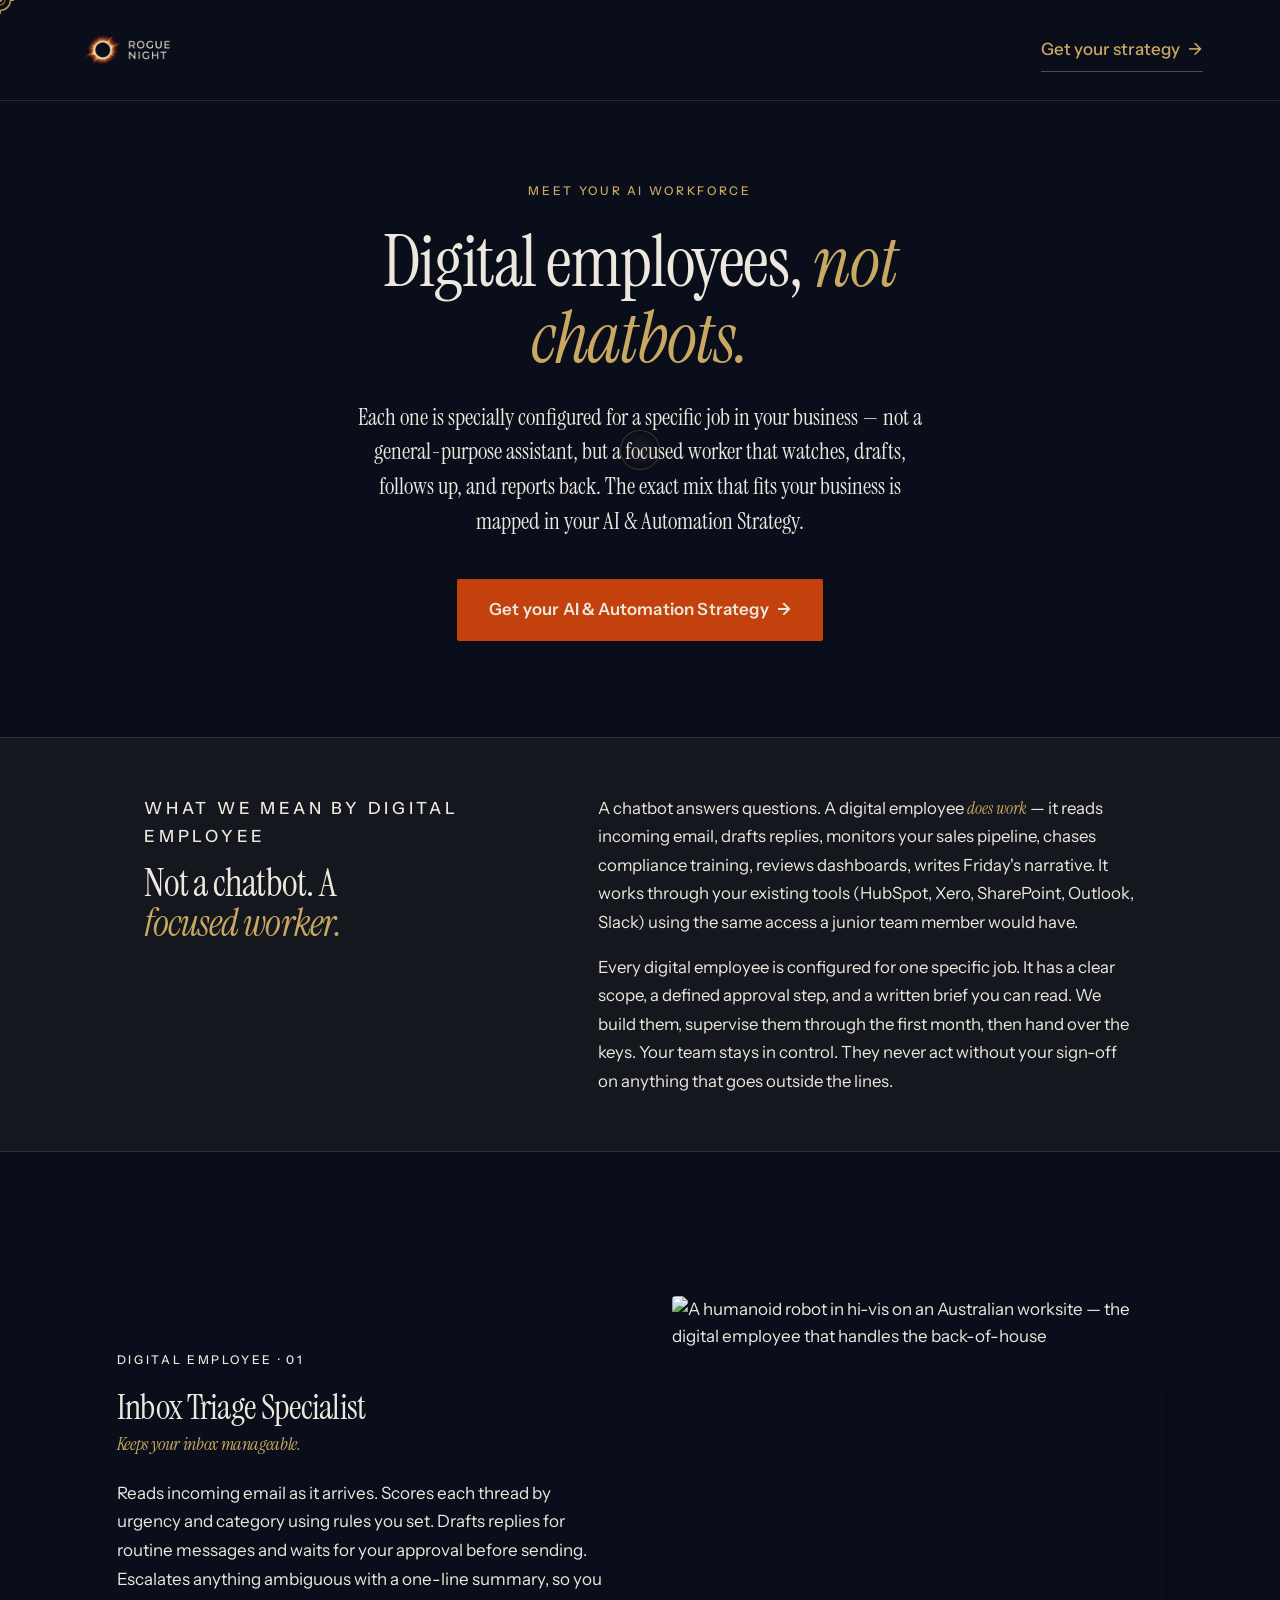
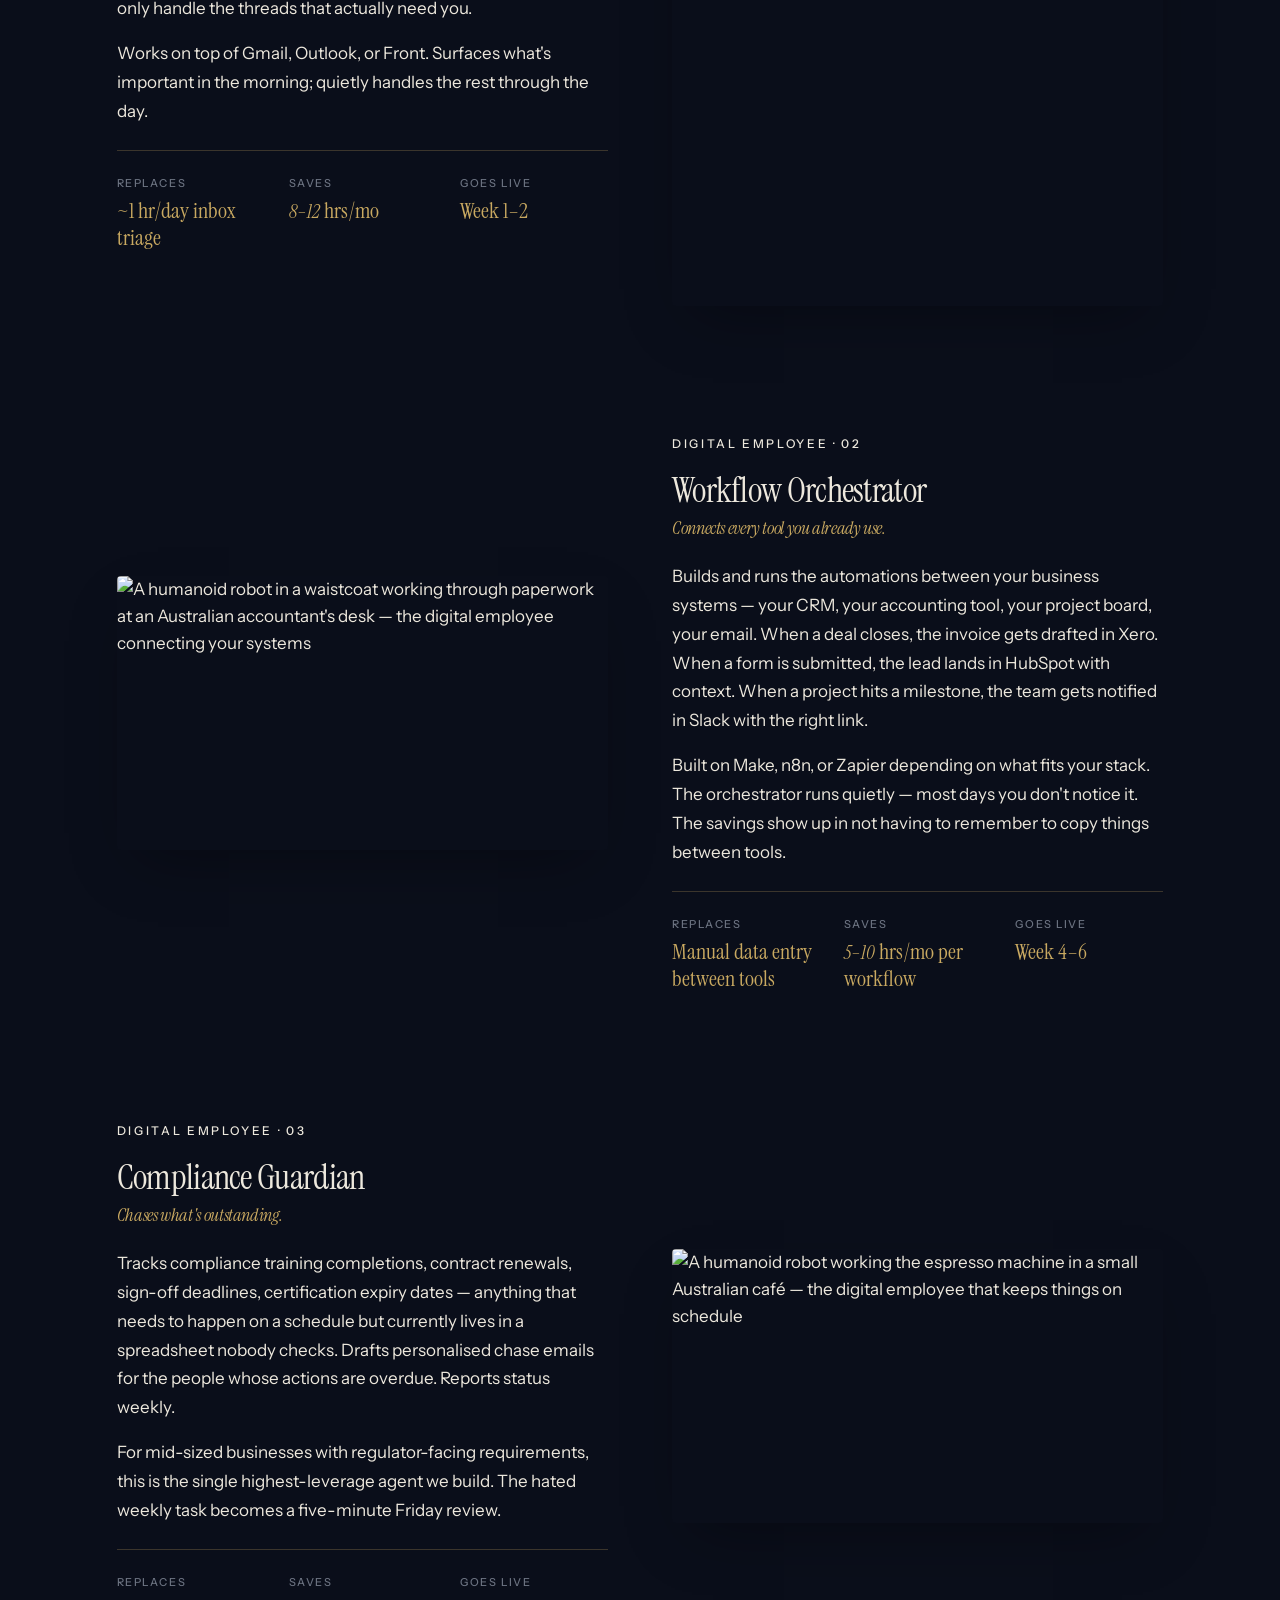
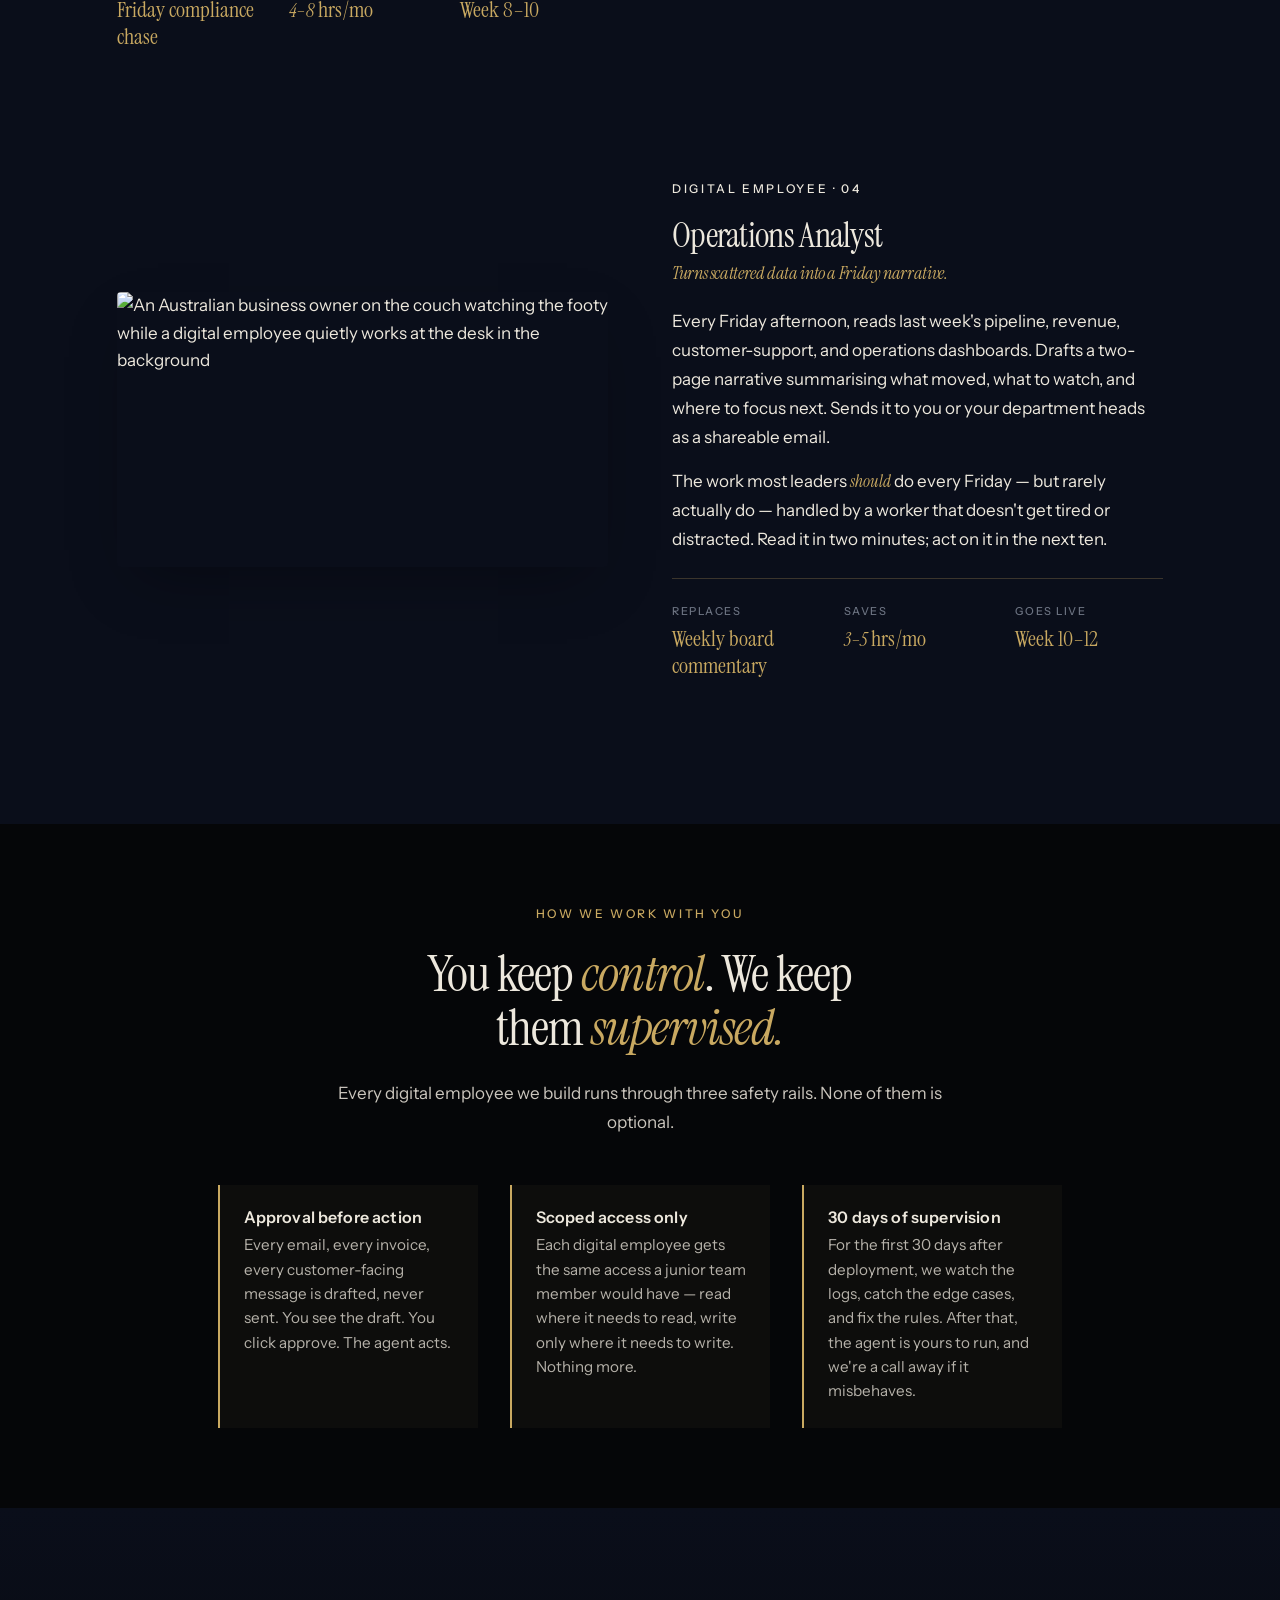
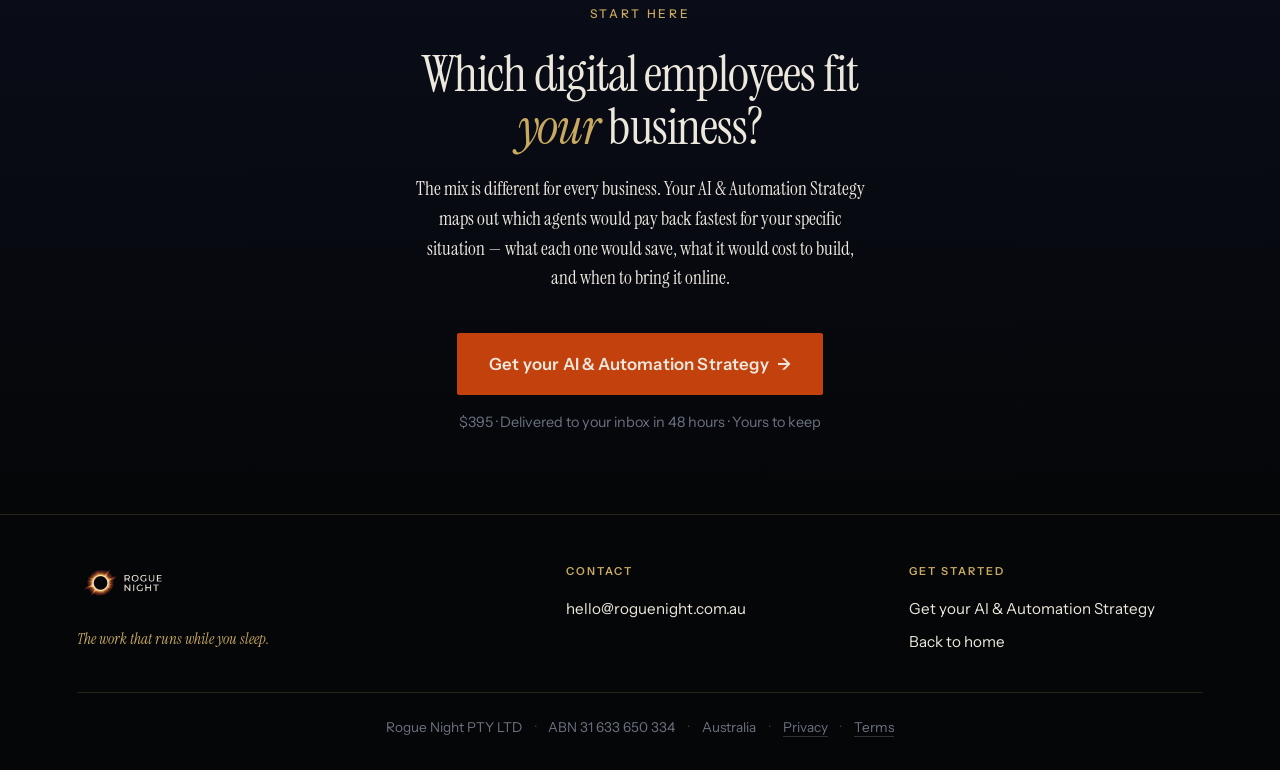
==== commit a4108672: "fix(a11y): update /agents/ image alt text to match c7ca4fb swap The landing-page image swap in c7ca4" ====
--- a/public/agents/index.html
+++ b/public/agents/index.html
@@ -444,7 +444,7 @@
       </div>
     </div>
     <div class="agent-image">
-      <img src="/images/hero-agent.jpg" alt="An AI agent managing multiple business systems at once" loading="lazy" width="960" height="1191">
+      <img src="/images/hero-agent.jpg" alt="A humanoid robot in hi-vis on an Australian worksite — the digital employee that handles the back-of-house" loading="lazy" width="960" height="1191">
     </div>
   </div>
 </section>
@@ -474,7 +474,7 @@
       </div>
     </div>
     <div class="agent-image">
-      <img src="/images/system-build.jpg" alt="An AI agent arranging a clean business system architecture" loading="lazy" width="1600" height="893">
+      <img src="/images/system-build.jpg" alt="A humanoid robot in a waistcoat working through paperwork at an Australian accountant's desk — the digital employee connecting your systems" loading="lazy" width="1600" height="893">
     </div>
   </div>
 </section>
@@ -504,7 +504,7 @@
       </div>
     </div>
     <div class="agent-image">
-      <img src="/images/cta-thinking.jpg" alt="An AI agent in deliberate contemplation, reviewing a system architecture" loading="lazy" width="1600" height="893">
+      <img src="/images/cta-thinking.jpg" alt="A humanoid robot working the espresso machine in a small Australian café — the digital employee that keeps things on schedule" loading="lazy" width="1600" height="893">
     </div>
   </div>
 </section>
@@ -534,7 +534,7 @@
       </div>
     </div>
     <div class="agent-image">
-      <img src="/images/outcomes-relaxed.jpg" alt="A business owner reviewing while AI agents work in the background" loading="lazy" width="1600" height="893">
+      <img src="/images/outcomes-relaxed.jpg" alt="An Australian business owner on the couch watching the footy while a digital employee quietly works at the desk in the background" loading="lazy" width="1600" height="893">
     </div>
   </div>
 </section>
